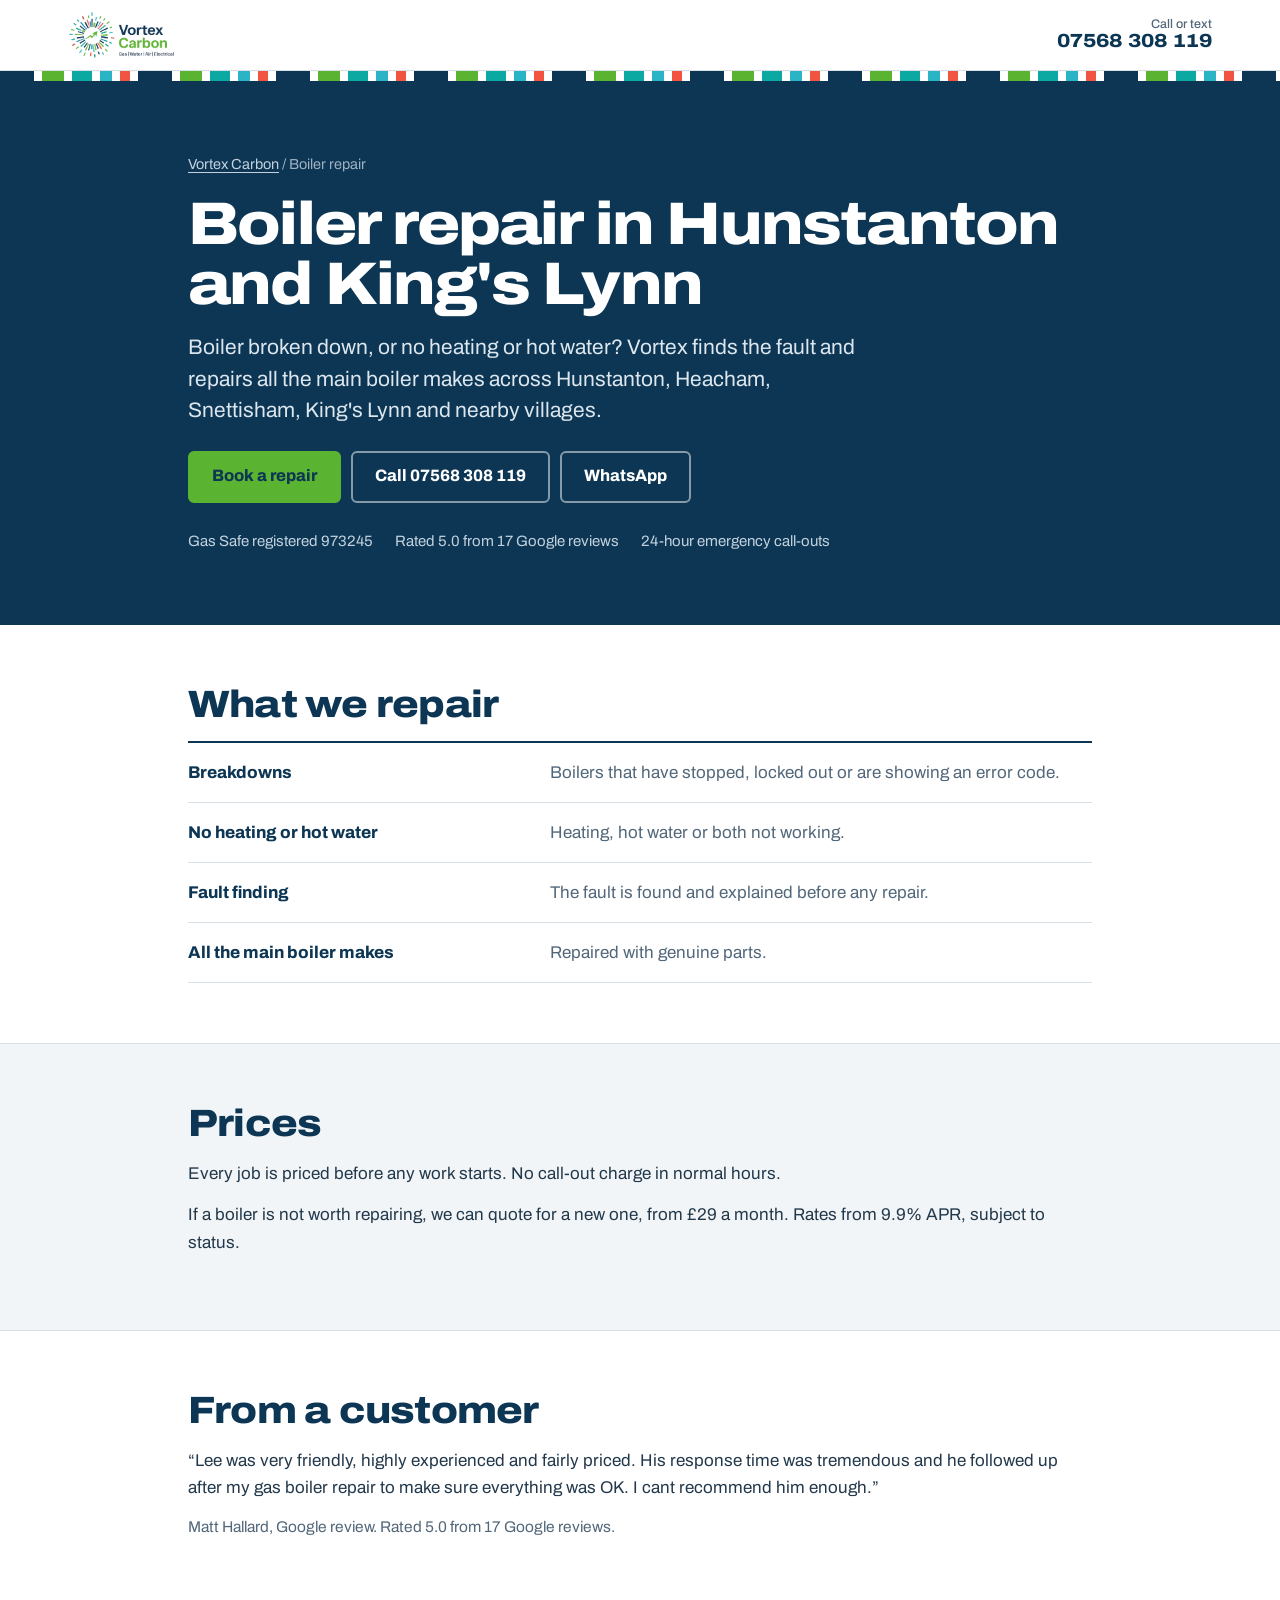
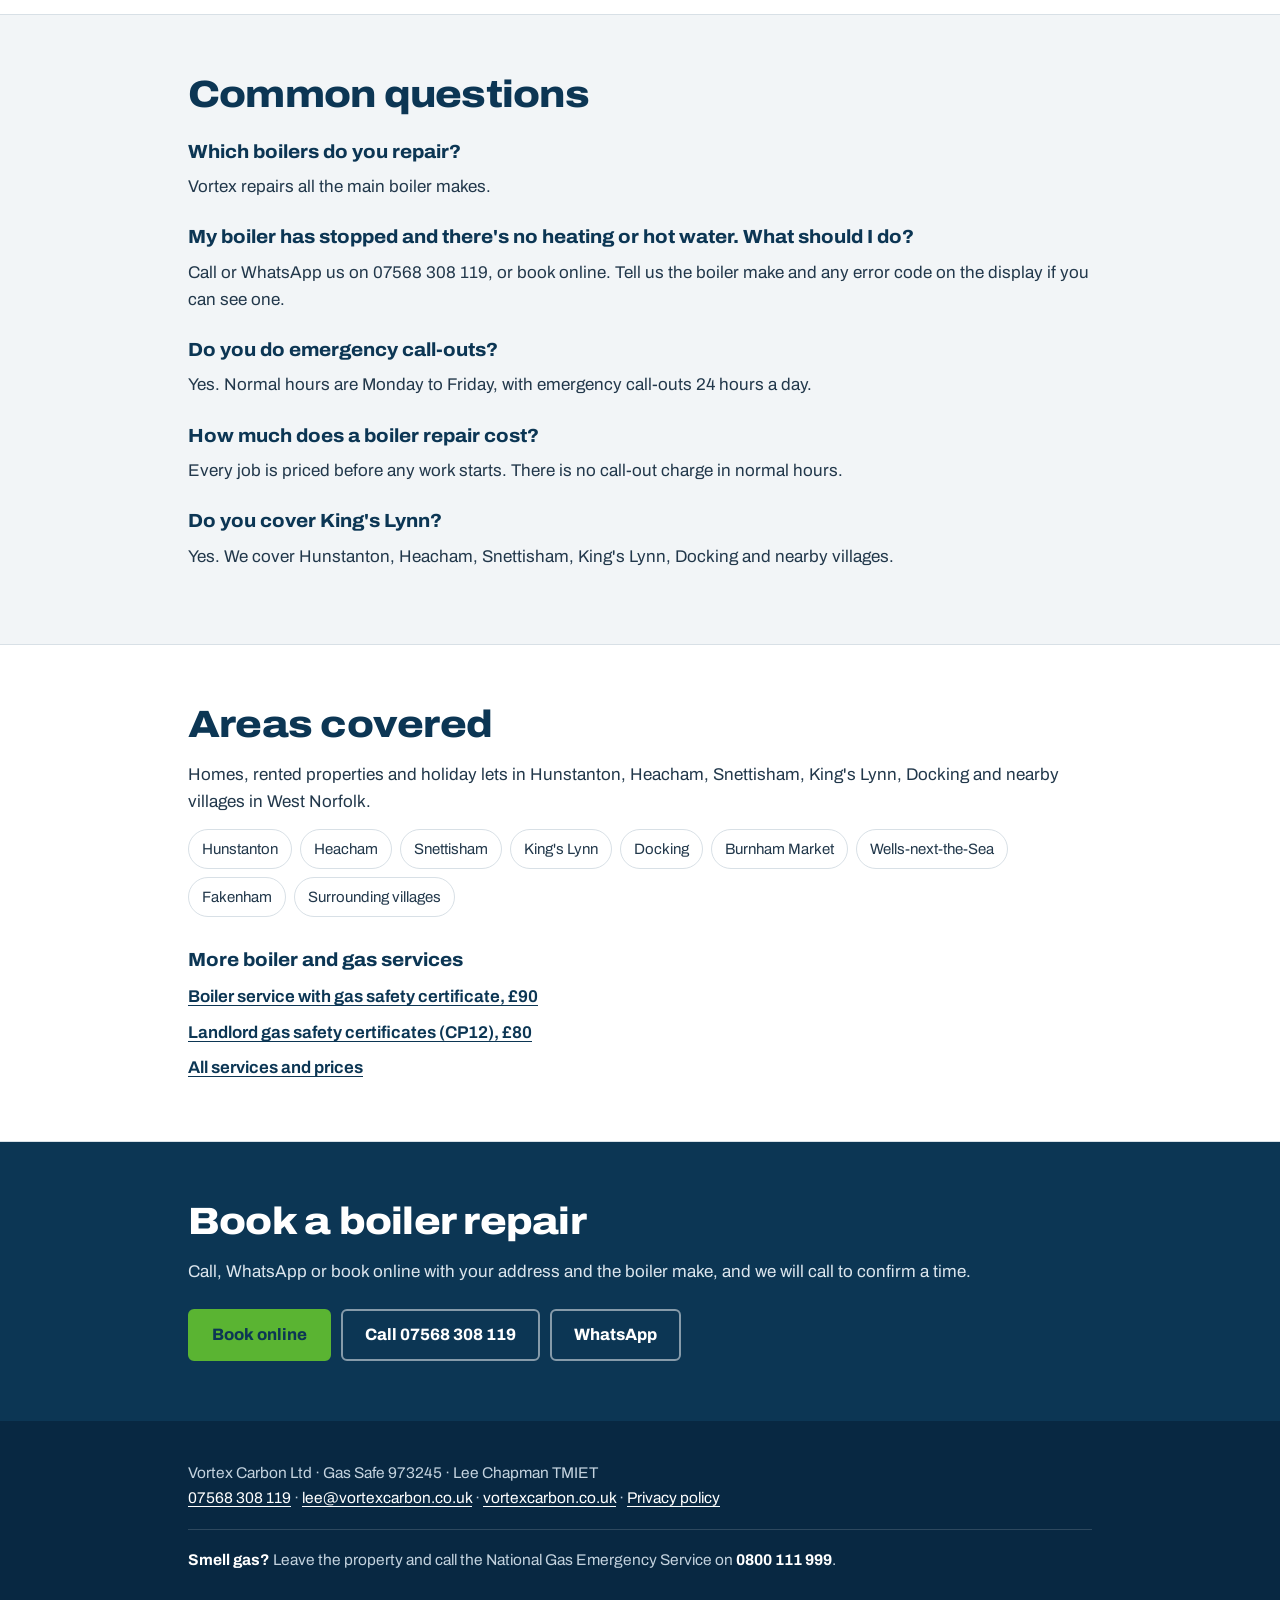
==== boiler-repair/index.html @ 22ca420b "Lead with boiler repairs, add boiler and CP12 pages, send bookings directly - Homepage hero now lead" ====
<!doctype html>
<html lang="en-GB">
<head>
<meta charset="utf-8">
<meta name="viewport" content="width=device-width,initial-scale=1,viewport-fit=cover">
<title>Boiler Repair in Hunstanton and King&#x27;s Lynn | Vortex Carbon</title>
<meta name="description" content="Boiler broken down? No heating or hot water? Vortex repairs all the main boiler makes in Hunstanton, Heacham, Snettisham, King&#x27;s Lynn and nearby villages. Gas Safe 973245.">
<link rel="canonical" href="https://vortexcarbon.co.uk/boiler-repair/">
<meta property="og:type" content="website">
<meta property="og:site_name" content="Vortex Carbon">
<meta property="og:title" content="Boiler Repair in Hunstanton and King&#x27;s Lynn | Vortex Carbon">
<meta property="og:description" content="Boiler broken down? No heating or hot water? Vortex repairs all the main boiler makes in Hunstanton, Heacham, Snettisham, King&#x27;s Lynn and nearby villages. Gas Safe 973245.">
<meta property="og:image" content="https://vortexcarbon.co.uk/og-image.png">
<meta property="og:url" content="https://vortexcarbon.co.uk/boiler-repair/">
<meta name="twitter:card" content="summary_large_image">
<meta name="theme-color" content="#0C3654">
<link rel="icon" type="image/png" href="/favicon-32.png">
<link rel="apple-touch-icon" href="/apple-touch-icon.png">
<link rel="preconnect" href="https://fonts.googleapis.com">
<link rel="preconnect" href="https://fonts.gstatic.com" crossorigin>
<link rel="stylesheet" href="https://fonts.googleapis.com/css2?family=Archivo:wdth,wght@62..125,400..900&display=swap">
<link rel="stylesheet" href="/pages.css">
<script type="application/ld+json">{"@context": "https://schema.org", "@type": "Service", "name": "Boiler repair in Hunstanton and King's Lynn", "serviceType": "Boiler repair", "url": "https://vortexcarbon.co.uk/boiler-repair/", "description": "Boiler broken down? No heating or hot water? Vortex repairs all the main boiler makes in Hunstanton, Heacham, Snettisham, King's Lynn and nearby villages. Gas Safe 973245.", "provider": {"@type": ["Plumber", "HVACBusiness"], "@id": "https://vortexcarbon.co.uk/#business", "name": "Vortex Carbon Ltd", "url": "https://vortexcarbon.co.uk/", "telephone": "+447568308119"}, "areaServed": ["Hunstanton", "Heacham", "Snettisham", "King's Lynn", "Docking", "Burnham Market", "Wells-next-the-Sea", "Fakenham", "West Norfolk", "North Norfolk"]}</script>
<script type="application/ld+json">{"@context": "https://schema.org", "@type": "BreadcrumbList", "itemListElement": [{"@type": "ListItem", "position": 1, "name": "Vortex Carbon", "item": "https://vortexcarbon.co.uk/"}, {"@type": "ListItem", "position": 2, "name": "Boiler repair", "item": "https://vortexcarbon.co.uk/boiler-repair/"}]}</script>
<script type="application/ld+json">{"@context": "https://schema.org", "@type": "FAQPage", "mainEntity": [{"@type": "Question", "name": "Which boilers do you repair?", "acceptedAnswer": {"@type": "Answer", "text": "Vortex repairs all the main boiler makes."}}, {"@type": "Question", "name": "My boiler has stopped and there's no heating or hot water. What should I do?", "acceptedAnswer": {"@type": "Answer", "text": "Call or WhatsApp us on 07568 308 119, or book online. Tell us the boiler make and any error code on the display if you can see one."}}, {"@type": "Question", "name": "Do you do emergency call-outs?", "acceptedAnswer": {"@type": "Answer", "text": "Yes. Normal hours are Monday to Friday, with emergency call-outs 24 hours a day."}}, {"@type": "Question", "name": "How much does a boiler repair cost?", "acceptedAnswer": {"@type": "Answer", "text": "Every job is priced before any work starts. There is no call-out charge in normal hours."}}, {"@type": "Question", "name": "Do you cover King's Lynn?", "acceptedAnswer": {"@type": "Answer", "text": "Yes. We cover Hunstanton, Heacham, Snettisham, King's Lynn, Docking and nearby villages."}}]}</script>
</head>
<body>
<header class="top"><div class="wrap">
  <a class="logo" href="/" aria-label="Vortex Carbon home"><img src="/logo.webp" alt="Vortex Carbon: Gas, Water, Air, Electrical" width="107" height="48"></a>
  <a class="phone" href="tel:+447568308119"><small>Call or text</small><b>07568 308 119</b></a>
</div></header>
<div class="stripe" aria-hidden="true"></div>
<main>
<div class="hero"><div class="wrap">
  <p class="crumb"><a href="/">Vortex Carbon</a> / Boiler repair</p>
  <h1>Boiler repair in Hunstanton and King&#x27;s Lynn</h1>
  <p class="lead">Boiler broken down, or no heating or hot water? Vortex finds the fault and repairs all the main boiler makes across Hunstanton, Heacham, Snettisham, King&#x27;s Lynn and nearby villages.</p>
  <div class="row"><a class="btn go" href="/#book">Book a repair</a><a class="btn" href="tel:+447568308119">Call 07568 308 119</a><a class="btn" href="https://wa.me/447568308119">WhatsApp</a></div>
  <ul class="trust"><li>Gas Safe registered 973245</li><li>Rated 5.0 from 17 Google reviews</li><li>24-hour emergency call-outs</li></ul>
</div></div>
<section><div class="wrap"><h2>What we repair</h2><ul class="steps"><li><b>Breakdowns</b><span>Boilers that have stopped, locked out or are showing an error code.</span></li><li><b>No heating or hot water</b><span>Heating, hot water or both not working.</span></li><li><b>Fault finding</b><span>The fault is found and explained before any repair.</span></li><li><b>All the main boiler makes</b><span>Repaired with genuine parts.</span></li></ul></div></section>
<section class="alt"><div class="wrap"><h2>Prices</h2><p>Every job is priced before any work starts. No call-out charge in normal hours.</p><p>If a boiler is not worth repairing, we can quote for a new one, from £29 a month. Rates from 9.9% APR, subject to status.</p></div></section>
<section><div class="wrap"><h2>From a customer</h2><p>“Lee was very friendly, highly experienced and fairly priced. His response time was tremendous and he followed up after my gas boiler repair to make sure everything was OK. I cant recommend him enough.”</p><p class="note">Matt Hallard, Google review. Rated 5.0 from 17 Google reviews.</p></div></section>
<section class="alt"><div class="wrap faq"><h2>Common questions</h2><h3>Which boilers do you repair?</h3><p>Vortex repairs all the main boiler makes.</p><h3>My boiler has stopped and there&#x27;s no heating or hot water. What should I do?</h3><p>Call or WhatsApp us on 07568 308 119, or book online. Tell us the boiler make and any error code on the display if you can see one.</p><h3>Do you do emergency call-outs?</h3><p>Yes. Normal hours are Monday to Friday, with emergency call-outs 24 hours a day.</p><h3>How much does a boiler repair cost?</h3><p>Every job is priced before any work starts. There is no call-out charge in normal hours.</p><h3>Do you cover King&#x27;s Lynn?</h3><p>Yes. We cover Hunstanton, Heacham, Snettisham, King&#x27;s Lynn, Docking and nearby villages.</p></div></section>
<section><div class="wrap"><h2>Areas covered</h2><p>Homes, rented properties and holiday lets in Hunstanton, Heacham, Snettisham, King&#x27;s Lynn, Docking and nearby villages in West Norfolk.</p><ul class="towns"><li>Hunstanton</li><li>Heacham</li><li>Snettisham</li><li>King&#x27;s Lynn</li><li>Docking</li><li>Burnham Market</li><li>Wells-next-the-Sea</li><li>Fakenham</li><li>Surrounding villages</li></ul>
<h3 style="margin-top:28px">More boiler and gas services</h3><ul class="more"><li><a href="/boiler-service/">Boiler service with gas safety certificate, £90</a></li><li><a href="/landlord-gas-safety-certificate/">Landlord gas safety certificates (CP12), £80</a></li><li><a href="/">All services and prices</a></li></ul></div></section>
<section class="cta"><div class="wrap"><h2>Book a boiler repair</h2><p>Call, WhatsApp or book online with your address and the boiler make, and we will call to confirm a time.</p>
<div class="row"><a class="btn go" href="/#book">Book online</a><a class="btn" href="tel:+447568308119">Call 07568 308 119</a><a class="btn" href="https://wa.me/447568308119">WhatsApp</a></div></div></section>
</main>
<footer><div class="wrap">
  <p>Vortex Carbon Ltd · Gas Safe 973245 · Lee Chapman TMIET<br><a href="tel:+447568308119">07568 308 119</a> · <a href="mailto:lee@vortexcarbon.co.uk">lee@vortexcarbon.co.uk</a> · <a href="/">vortexcarbon.co.uk</a> · <a href="/privacy/">Privacy policy</a></p>
  <p class="emerg"><b>Smell gas?</b> Leave the property and call the National Gas Emergency Service on <b>0800 111 999</b>.</p>
</div></footer>
<nav class="bar-m" aria-label="Quick contact"><a class="btn" href="tel:+447568308119">Call</a><a class="btn" href="https://wa.me/447568308119">WhatsApp</a><a class="btn go" href="/#book">Book</a></nav>
<!-- Visit counter (GoatCounter: no cookies, no personal data). Numbers at vortexcarbon.goatcounter.com -->
<script data-goatcounter="https://vortexcarbon.goatcounter.com/count" async src="https://gc.zgo.at/count.js"></script>
<script>
document.addEventListener('click', e => {
  const a = e.target.closest('a'); if (!a || !window.goatcounter || !goatcounter.count) return;
  const h = a.getAttribute('href') || '';
  const n = h === '#book' ? 'Book tapped' : h.startsWith('tel:') ? 'Call tapped' : h.includes('wa.me') ? 'WhatsApp tapped' : h.includes('buy.stripe.com') ? 'Book and pay tapped' : h.startsWith('mailto:') ? 'Email tapped' : '';
  if (n) goatcounter.count({ path: n.toLowerCase().replace(/ /g, '-'), title: n, event: true });
});
</script>
</body>
</html>
---- pages.css ----
:root{--navy:#0C3654;--navy-2:#082842;--green:#5AB432;--green-ink:#367A1A;--teal:#0CA8A2;--cyan:#2AB4C6;--coral:#F25442;--text:#22384B;--mute:#52677A;--line:#D8E0E6;--paper:#FFFFFF;--paper-2:#F2F5F7;--f:"Archivo",ui-sans-serif,system-ui,-apple-system,"Segoe UI",sans-serif;--gut:clamp(16px,4vw,48px);--max:1000px}
*,*::before,*::after{box-sizing:border-box}
html{-webkit-text-size-adjust:100%}
body{margin:0;background:var(--paper);color:var(--text);font:400 17px/1.6 var(--f);-webkit-font-smoothing:antialiased;overflow-x:hidden}
a{color:inherit;text-underline-offset:.2em}
:focus-visible{outline:3px solid var(--cyan);outline-offset:3px}
img{display:block;max-width:100%}
h1,h2,h3{color:var(--navy);margin:0;text-wrap:balance}
h1{font-size:clamp(34px,5.6vw,60px);line-height:1;font-weight:820;font-stretch:115%;letter-spacing:-.03em}
h2{font-size:clamp(26px,3.4vw,38px);line-height:1.05;font-weight:820;font-stretch:112%;letter-spacing:-.02em;margin-bottom:16px}
h3{font-size:19px;font-weight:750;font-stretch:106%}
p{margin:0 0 14px}
.wrap{max-width:var(--max);margin:0 auto;padding-inline:var(--gut)}
.top{background:#fff;border-bottom:1px solid var(--line)}
.top .wrap{display:flex;align-items:center;justify-content:space-between;gap:12px;min-height:70px;max-width:1240px}
.top .logo img{height:48px;width:auto}
.top .phone{display:flex;flex-direction:column;align-items:flex-end;text-decoration:none;line-height:1.1}
.top .phone small{font-size:12.5px;color:var(--mute);font-weight:500}
.top .phone b{font-size:19px;font-weight:800;font-stretch:112%;color:var(--navy)}
.stripe{height:10px;background:repeating-linear-gradient(90deg,var(--navy) 0 34px,transparent 34px 42px,var(--green) 42px 64px,transparent 64px 72px,var(--teal) 72px 92px,transparent 92px 100px,var(--cyan) 100px 112px,transparent 112px 120px,var(--coral) 120px 130px,transparent 130px 138px)}
.hero{background:var(--navy);color:#DCE6EE;padding-block:clamp(36px,6vw,72px)}
.hero h1{color:#fff}
.crumb{font-size:14.5px;color:#9FB2C2;margin-bottom:18px}
.crumb a{color:#C3D2DE}
.lead{font-size:clamp(18px,1.7vw,21px);line-height:1.5;margin-top:18px;max-width:56ch}
.price{display:inline-flex;align-items:baseline;gap:8px;margin-top:22px;padding:10px 16px;border:1px solid rgba(255,255,255,.3);border-radius:8px;color:#DCE6EE;font-size:16px}
.price b{color:#fff;font-size:30px;font-weight:850;font-stretch:112%;letter-spacing:-.02em}
.row{display:flex;flex-wrap:wrap;gap:10px;margin-top:24px}
.btn{display:inline-flex;align-items:center;justify-content:center;min-height:52px;padding:0 22px;border-radius:6px;border:2px solid var(--navy);background:#fff;color:var(--navy);font-weight:750;font-size:16.5px;text-decoration:none}
.btn.go{background:var(--green);border-color:var(--green);color:var(--navy)}
.hero .btn{border-color:rgba(255,255,255,.5);background:transparent;color:#fff}
.hero .btn.go{background:var(--green);border-color:var(--green);color:var(--navy)}
.trust{list-style:none;margin:26px 0 0;padding:0;display:flex;flex-wrap:wrap;gap:6px 22px;font-size:15px;color:#C3D2DE}
section{padding-block:clamp(36px,5vw,60px);border-bottom:1px solid var(--line)}
section.alt{background:var(--paper-2)}
.steps{list-style:none;margin:8px 0 0;padding:0;display:grid;gap:0;border-top:2px solid var(--navy)}
.steps li{display:grid;grid-template-columns:minmax(0,1fr) minmax(0,1.6fr);gap:4px 24px;padding:16px 0;border-bottom:1px solid var(--line)}
.steps b{color:var(--navy);font-weight:750}
.steps span{color:var(--mute)}
.prices{list-style:none;margin:8px 0 0;padding:0;display:grid;grid-template-columns:repeat(2,minmax(0,1fr));gap:10px}
.prices li{display:flex;justify-content:space-between;align-items:baseline;gap:12px;padding:13px 16px;border:1px solid var(--line);border-radius:8px;background:#fff}
.prices b{color:var(--navy);font-weight:850;font-stretch:112%;font-size:21px;white-space:nowrap}
.note{color:var(--mute);font-size:15.5px;margin-top:14px}
.faq h3{margin:22px 0 6px}
.faq p{color:var(--text)}
.towns{list-style:none;margin:12px 0 0;padding:0;display:flex;flex-wrap:wrap;gap:8px}
.towns li{padding:7px 13px;border:1px solid var(--line);border-radius:999px;font-size:15px;background:#fff}
.parks{list-style:none;margin:8px 0 0;padding:0;border-top:2px solid var(--navy)}
.parks li{display:flex;justify-content:space-between;gap:16px;padding:12px 0;border-bottom:1px solid var(--line)}
.parks b{color:var(--navy);font-weight:700}
.parks span{color:var(--mute);white-space:nowrap}
.more{list-style:none;margin:8px 0 0;padding:0;display:grid;gap:8px}
.more a{font-weight:650;color:var(--navy)}
.cta{background:var(--navy);color:#DCE6EE;border-bottom:0}
.cta h2{color:#fff}
.cta .btn{border-color:rgba(255,255,255,.5);background:transparent;color:#fff}
.cta .btn.go{background:var(--green);border-color:var(--green);color:var(--navy)}
footer{background:var(--navy-2);color:#C3D2DE;padding-block:40px 110px;font-size:15.5px}
footer a{color:#fff}
footer .emerg{margin-top:18px;padding-top:18px;border-top:1px solid rgba(255,255,255,.15)}
footer .emerg b{color:#fff}
.bar-m{display:none}
@media (max-width:760px){.bar-m{display:grid;grid-template-columns:1fr 1fr 1.3fr;gap:8px;position:fixed;left:0;right:0;bottom:0;z-index:50;padding:10px 12px calc(10px + env(safe-area-inset-bottom,0px));background:#fff;border-top:1px solid var(--line)}.bar-m .btn{min-height:50px;padding:0 10px;font-size:15px}}
@media (max-width:560px){.steps li,.prices{grid-template-columns:minmax(0,1fr)}.top .logo img{height:42px}.top .phone b{font-size:17px}}
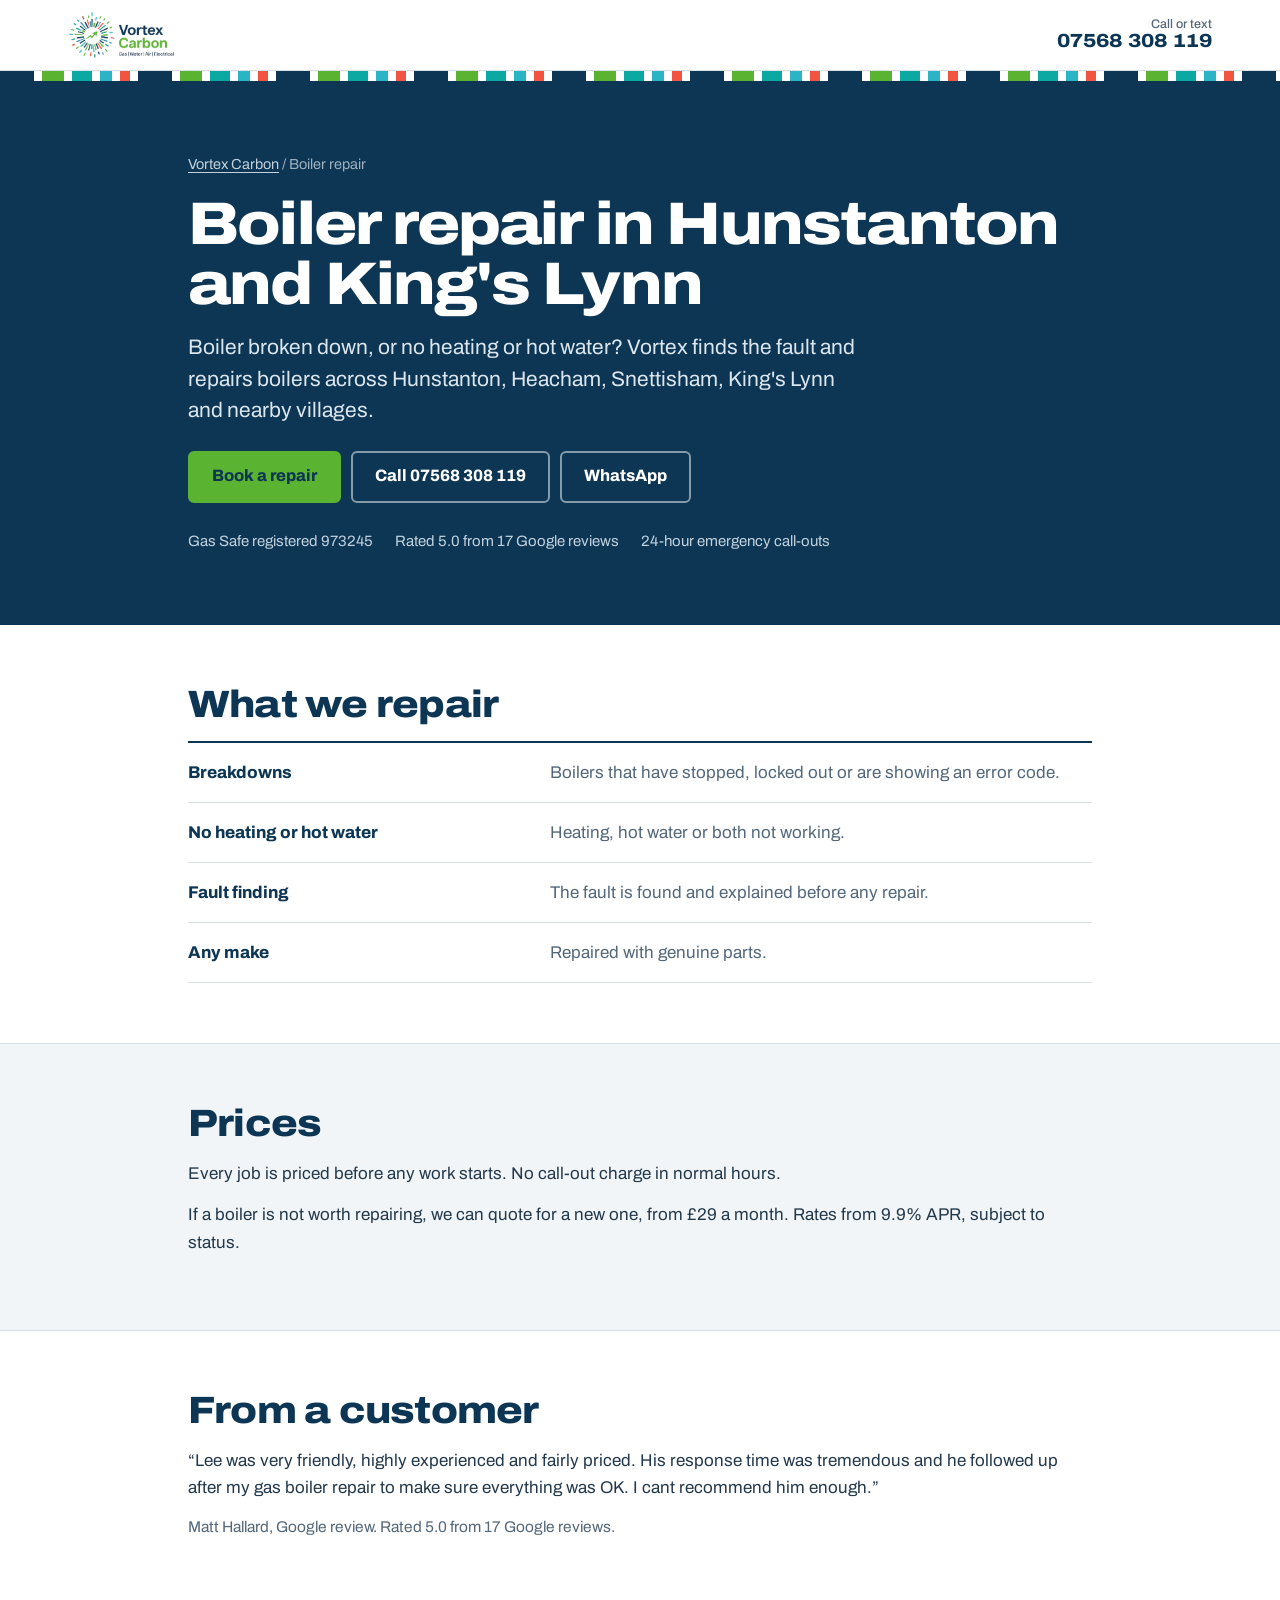
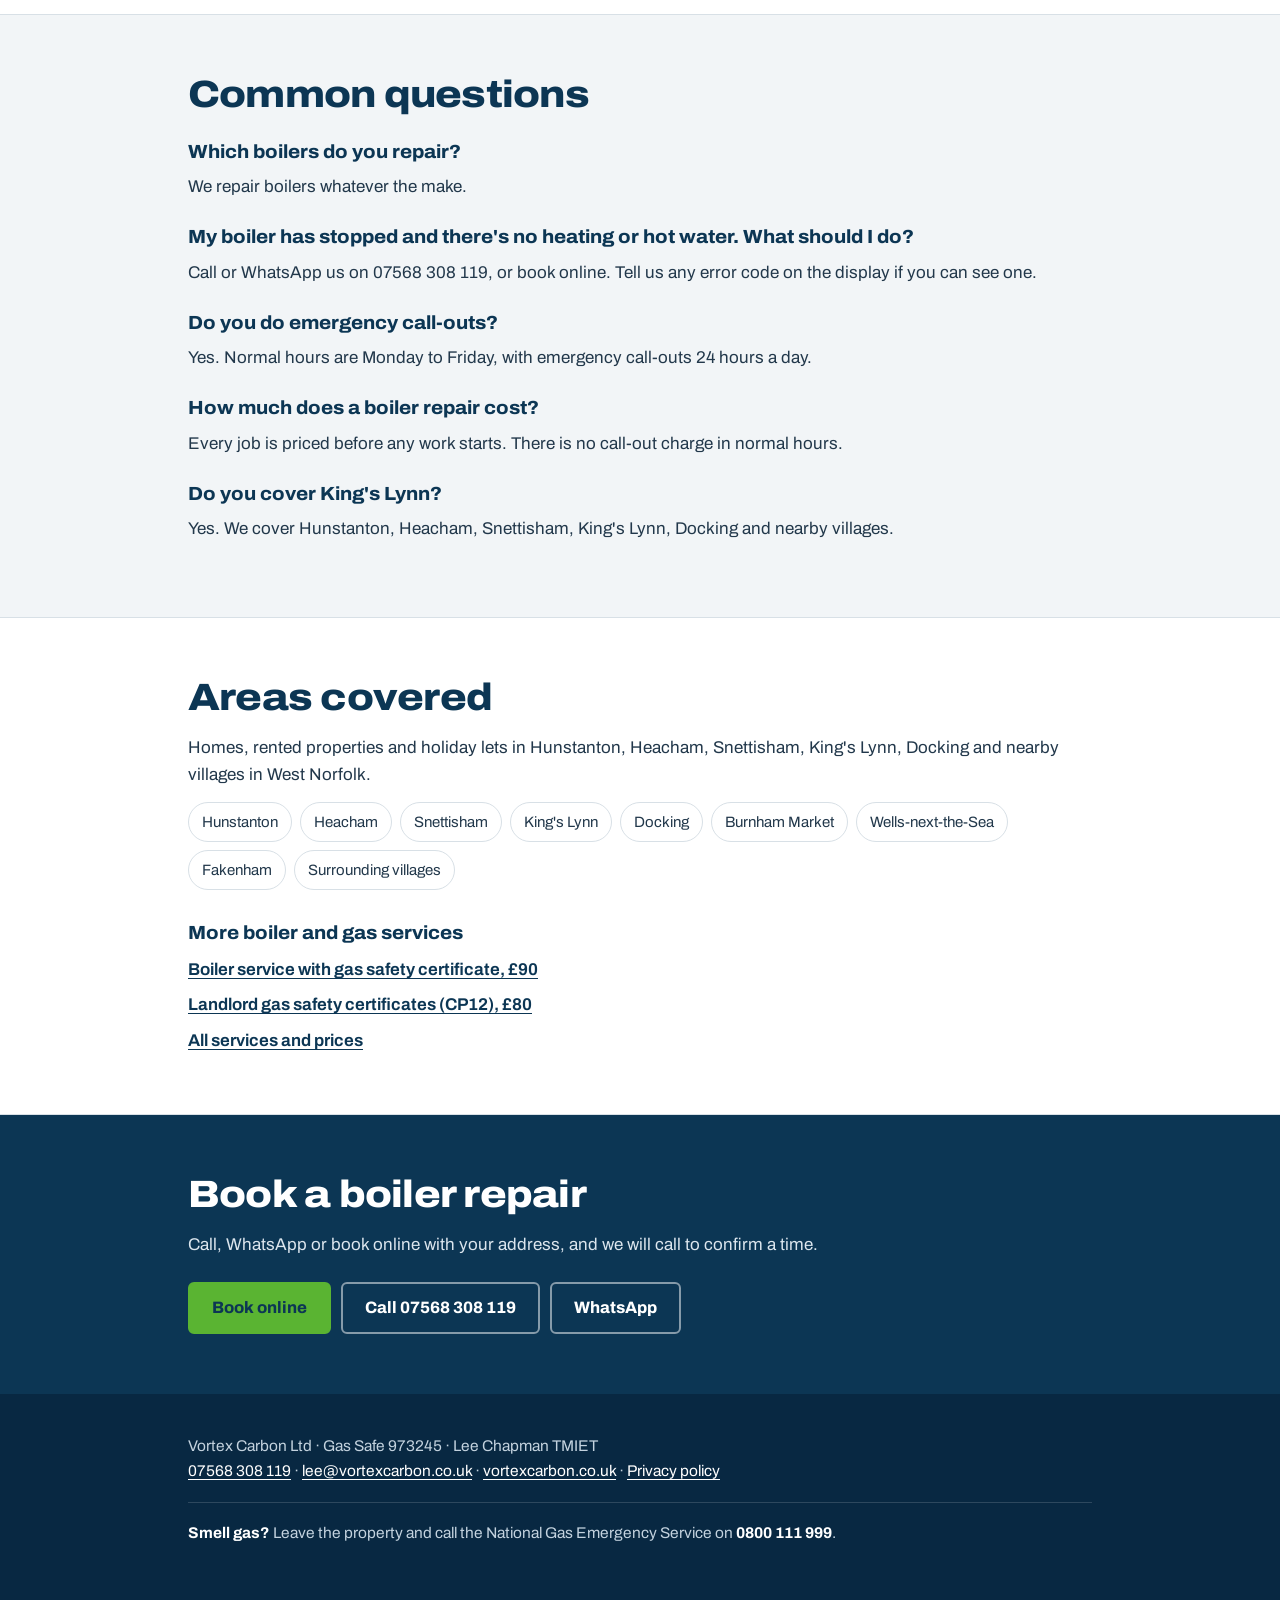
==== commit 819a63df: "Say Vortex repairs boilers of any make, without listing makes Co-Authored-By: Claude Opus 5.5 <norep" ====
--- a/boiler-repair/index.html
+++ b/boiler-repair/index.html
@@ -4,12 +4,12 @@
 <meta charset="utf-8">
 <meta name="viewport" content="width=device-width,initial-scale=1,viewport-fit=cover">
 <title>Boiler Repair in Hunstanton and King&#x27;s Lynn | Vortex Carbon</title>
-<meta name="description" content="Boiler broken down? No heating or hot water? Vortex repairs all the main boiler makes in Hunstanton, Heacham, Snettisham, King&#x27;s Lynn and nearby villages. Gas Safe 973245.">
+<meta name="description" content="Boiler broken down? No heating or hot water? Vortex repairs boilers in Hunstanton, Heacham, Snettisham, King&#x27;s Lynn and nearby villages. Gas Safe 973245.">
 <link rel="canonical" href="https://vortexcarbon.co.uk/boiler-repair/">
 <meta property="og:type" content="website">
 <meta property="og:site_name" content="Vortex Carbon">
 <meta property="og:title" content="Boiler Repair in Hunstanton and King&#x27;s Lynn | Vortex Carbon">
-<meta property="og:description" content="Boiler broken down? No heating or hot water? Vortex repairs all the main boiler makes in Hunstanton, Heacham, Snettisham, King&#x27;s Lynn and nearby villages. Gas Safe 973245.">
+<meta property="og:description" content="Boiler broken down? No heating or hot water? Vortex repairs boilers in Hunstanton, Heacham, Snettisham, King&#x27;s Lynn and nearby villages. Gas Safe 973245.">
 <meta property="og:image" content="https://vortexcarbon.co.uk/og-image.png">
 <meta property="og:url" content="https://vortexcarbon.co.uk/boiler-repair/">
 <meta name="twitter:card" content="summary_large_image">
@@ -20,9 +20,9 @@
 <link rel="preconnect" href="https://fonts.gstatic.com" crossorigin>
 <link rel="stylesheet" href="https://fonts.googleapis.com/css2?family=Archivo:wdth,wght@62..125,400..900&display=swap">
 <link rel="stylesheet" href="/pages.css">
-<script type="application/ld+json">{"@context": "https://schema.org", "@type": "Service", "name": "Boiler repair in Hunstanton and King's Lynn", "serviceType": "Boiler repair", "url": "https://vortexcarbon.co.uk/boiler-repair/", "description": "Boiler broken down? No heating or hot water? Vortex repairs all the main boiler makes in Hunstanton, Heacham, Snettisham, King's Lynn and nearby villages. Gas Safe 973245.", "provider": {"@type": ["Plumber", "HVACBusiness"], "@id": "https://vortexcarbon.co.uk/#business", "name": "Vortex Carbon Ltd", "url": "https://vortexcarbon.co.uk/", "telephone": "+447568308119"}, "areaServed": ["Hunstanton", "Heacham", "Snettisham", "King's Lynn", "Docking", "Burnham Market", "Wells-next-the-Sea", "Fakenham", "West Norfolk", "North Norfolk"]}</script>
+<script type="application/ld+json">{"@context": "https://schema.org", "@type": "Service", "name": "Boiler repair in Hunstanton and King's Lynn", "serviceType": "Boiler repair", "url": "https://vortexcarbon.co.uk/boiler-repair/", "description": "Boiler broken down? No heating or hot water? Vortex repairs boilers in Hunstanton, Heacham, Snettisham, King's Lynn and nearby villages. Gas Safe 973245.", "provider": {"@type": ["Plumber", "HVACBusiness"], "@id": "https://vortexcarbon.co.uk/#business", "name": "Vortex Carbon Ltd", "url": "https://vortexcarbon.co.uk/", "telephone": "+447568308119"}, "areaServed": ["Hunstanton", "Heacham", "Snettisham", "King's Lynn", "Docking", "Burnham Market", "Wells-next-the-Sea", "Fakenham", "West Norfolk", "North Norfolk"]}</script>
 <script type="application/ld+json">{"@context": "https://schema.org", "@type": "BreadcrumbList", "itemListElement": [{"@type": "ListItem", "position": 1, "name": "Vortex Carbon", "item": "https://vortexcarbon.co.uk/"}, {"@type": "ListItem", "position": 2, "name": "Boiler repair", "item": "https://vortexcarbon.co.uk/boiler-repair/"}]}</script>
-<script type="application/ld+json">{"@context": "https://schema.org", "@type": "FAQPage", "mainEntity": [{"@type": "Question", "name": "Which boilers do you repair?", "acceptedAnswer": {"@type": "Answer", "text": "Vortex repairs all the main boiler makes."}}, {"@type": "Question", "name": "My boiler has stopped and there's no heating or hot water. What should I do?", "acceptedAnswer": {"@type": "Answer", "text": "Call or WhatsApp us on 07568 308 119, or book online. Tell us the boiler make and any error code on the display if you can see one."}}, {"@type": "Question", "name": "Do you do emergency call-outs?", "acceptedAnswer": {"@type": "Answer", "text": "Yes. Normal hours are Monday to Friday, with emergency call-outs 24 hours a day."}}, {"@type": "Question", "name": "How much does a boiler repair cost?", "acceptedAnswer": {"@type": "Answer", "text": "Every job is priced before any work starts. There is no call-out charge in normal hours."}}, {"@type": "Question", "name": "Do you cover King's Lynn?", "acceptedAnswer": {"@type": "Answer", "text": "Yes. We cover Hunstanton, Heacham, Snettisham, King's Lynn, Docking and nearby villages."}}]}</script>
+<script type="application/ld+json">{"@context": "https://schema.org", "@type": "FAQPage", "mainEntity": [{"@type": "Question", "name": "Which boilers do you repair?", "acceptedAnswer": {"@type": "Answer", "text": "We repair boilers whatever the make."}}, {"@type": "Question", "name": "My boiler has stopped and there's no heating or hot water. What should I do?", "acceptedAnswer": {"@type": "Answer", "text": "Call or WhatsApp us on 07568 308 119, or book online. Tell us any error code on the display if you can see one."}}, {"@type": "Question", "name": "Do you do emergency call-outs?", "acceptedAnswer": {"@type": "Answer", "text": "Yes. Normal hours are Monday to Friday, with emergency call-outs 24 hours a day."}}, {"@type": "Question", "name": "How much does a boiler repair cost?", "acceptedAnswer": {"@type": "Answer", "text": "Every job is priced before any work starts. There is no call-out charge in normal hours."}}, {"@type": "Question", "name": "Do you cover King's Lynn?", "acceptedAnswer": {"@type": "Answer", "text": "Yes. We cover Hunstanton, Heacham, Snettisham, King's Lynn, Docking and nearby villages."}}]}</script>
 </head>
 <body>
 <header class="top"><div class="wrap">
@@ -34,17 +34,17 @@
 <div class="hero"><div class="wrap">
   <p class="crumb"><a href="/">Vortex Carbon</a> / Boiler repair</p>
   <h1>Boiler repair in Hunstanton and King&#x27;s Lynn</h1>
-  <p class="lead">Boiler broken down, or no heating or hot water? Vortex finds the fault and repairs all the main boiler makes across Hunstanton, Heacham, Snettisham, King&#x27;s Lynn and nearby villages.</p>
+  <p class="lead">Boiler broken down, or no heating or hot water? Vortex finds the fault and repairs boilers across Hunstanton, Heacham, Snettisham, King&#x27;s Lynn and nearby villages.</p>
   <div class="row"><a class="btn go" href="/#book">Book a repair</a><a class="btn" href="tel:+447568308119">Call 07568 308 119</a><a class="btn" href="https://wa.me/447568308119">WhatsApp</a></div>
   <ul class="trust"><li>Gas Safe registered 973245</li><li>Rated 5.0 from 17 Google reviews</li><li>24-hour emergency call-outs</li></ul>
 </div></div>
-<section><div class="wrap"><h2>What we repair</h2><ul class="steps"><li><b>Breakdowns</b><span>Boilers that have stopped, locked out or are showing an error code.</span></li><li><b>No heating or hot water</b><span>Heating, hot water or both not working.</span></li><li><b>Fault finding</b><span>The fault is found and explained before any repair.</span></li><li><b>All the main boiler makes</b><span>Repaired with genuine parts.</span></li></ul></div></section>
+<section><div class="wrap"><h2>What we repair</h2><ul class="steps"><li><b>Breakdowns</b><span>Boilers that have stopped, locked out or are showing an error code.</span></li><li><b>No heating or hot water</b><span>Heating, hot water or both not working.</span></li><li><b>Fault finding</b><span>The fault is found and explained before any repair.</span></li><li><b>Any make</b><span>Repaired with genuine parts.</span></li></ul></div></section>
 <section class="alt"><div class="wrap"><h2>Prices</h2><p>Every job is priced before any work starts. No call-out charge in normal hours.</p><p>If a boiler is not worth repairing, we can quote for a new one, from £29 a month. Rates from 9.9% APR, subject to status.</p></div></section>
 <section><div class="wrap"><h2>From a customer</h2><p>“Lee was very friendly, highly experienced and fairly priced. His response time was tremendous and he followed up after my gas boiler repair to make sure everything was OK. I cant recommend him enough.”</p><p class="note">Matt Hallard, Google review. Rated 5.0 from 17 Google reviews.</p></div></section>
-<section class="alt"><div class="wrap faq"><h2>Common questions</h2><h3>Which boilers do you repair?</h3><p>Vortex repairs all the main boiler makes.</p><h3>My boiler has stopped and there&#x27;s no heating or hot water. What should I do?</h3><p>Call or WhatsApp us on 07568 308 119, or book online. Tell us the boiler make and any error code on the display if you can see one.</p><h3>Do you do emergency call-outs?</h3><p>Yes. Normal hours are Monday to Friday, with emergency call-outs 24 hours a day.</p><h3>How much does a boiler repair cost?</h3><p>Every job is priced before any work starts. There is no call-out charge in normal hours.</p><h3>Do you cover King&#x27;s Lynn?</h3><p>Yes. We cover Hunstanton, Heacham, Snettisham, King&#x27;s Lynn, Docking and nearby villages.</p></div></section>
+<section class="alt"><div class="wrap faq"><h2>Common questions</h2><h3>Which boilers do you repair?</h3><p>We repair boilers whatever the make.</p><h3>My boiler has stopped and there&#x27;s no heating or hot water. What should I do?</h3><p>Call or WhatsApp us on 07568 308 119, or book online. Tell us any error code on the display if you can see one.</p><h3>Do you do emergency call-outs?</h3><p>Yes. Normal hours are Monday to Friday, with emergency call-outs 24 hours a day.</p><h3>How much does a boiler repair cost?</h3><p>Every job is priced before any work starts. There is no call-out charge in normal hours.</p><h3>Do you cover King&#x27;s Lynn?</h3><p>Yes. We cover Hunstanton, Heacham, Snettisham, King&#x27;s Lynn, Docking and nearby villages.</p></div></section>
 <section><div class="wrap"><h2>Areas covered</h2><p>Homes, rented properties and holiday lets in Hunstanton, Heacham, Snettisham, King&#x27;s Lynn, Docking and nearby villages in West Norfolk.</p><ul class="towns"><li>Hunstanton</li><li>Heacham</li><li>Snettisham</li><li>King&#x27;s Lynn</li><li>Docking</li><li>Burnham Market</li><li>Wells-next-the-Sea</li><li>Fakenham</li><li>Surrounding villages</li></ul>
 <h3 style="margin-top:28px">More boiler and gas services</h3><ul class="more"><li><a href="/boiler-service/">Boiler service with gas safety certificate, £90</a></li><li><a href="/landlord-gas-safety-certificate/">Landlord gas safety certificates (CP12), £80</a></li><li><a href="/">All services and prices</a></li></ul></div></section>
-<section class="cta"><div class="wrap"><h2>Book a boiler repair</h2><p>Call, WhatsApp or book online with your address and the boiler make, and we will call to confirm a time.</p>
+<section class="cta"><div class="wrap"><h2>Book a boiler repair</h2><p>Call, WhatsApp or book online with your address, and we will call to confirm a time.</p>
 <div class="row"><a class="btn go" href="/#book">Book online</a><a class="btn" href="tel:+447568308119">Call 07568 308 119</a><a class="btn" href="https://wa.me/447568308119">WhatsApp</a></div></div></section>
 </main>
 <footer><div class="wrap">
